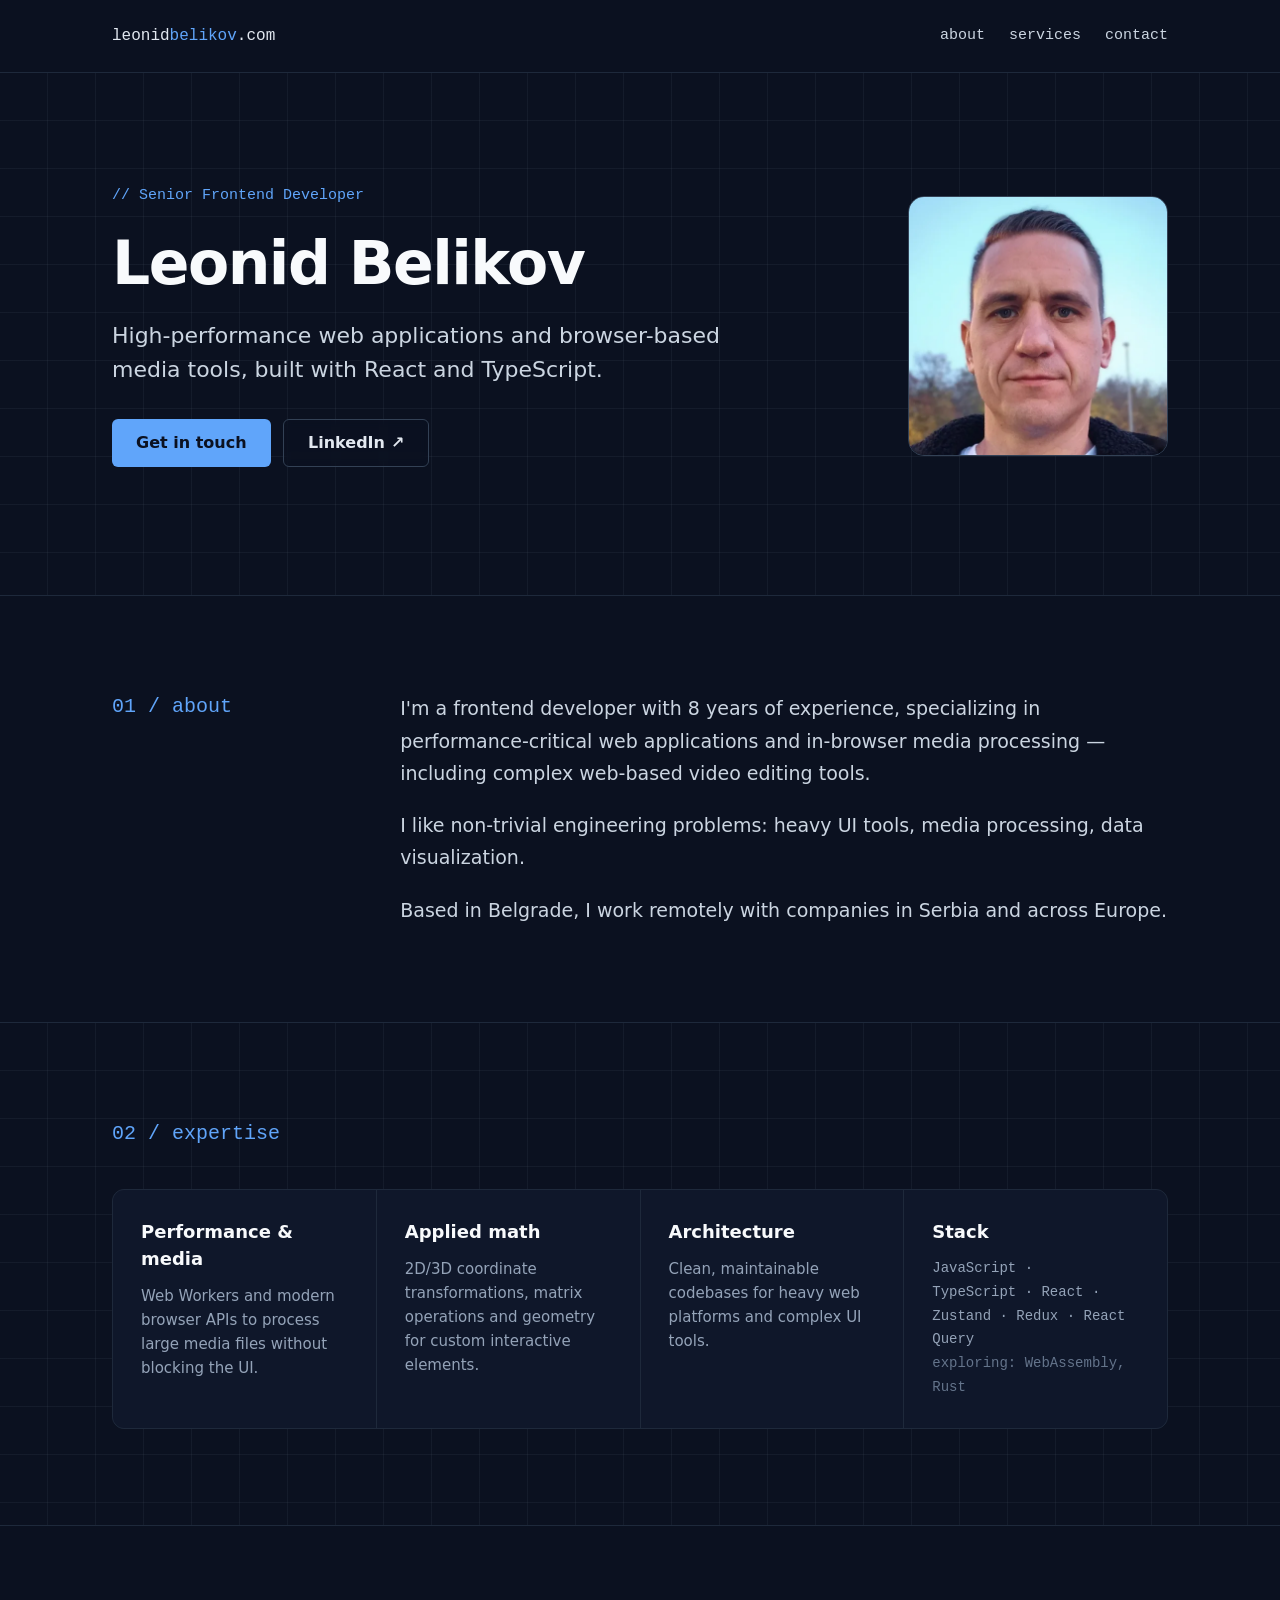
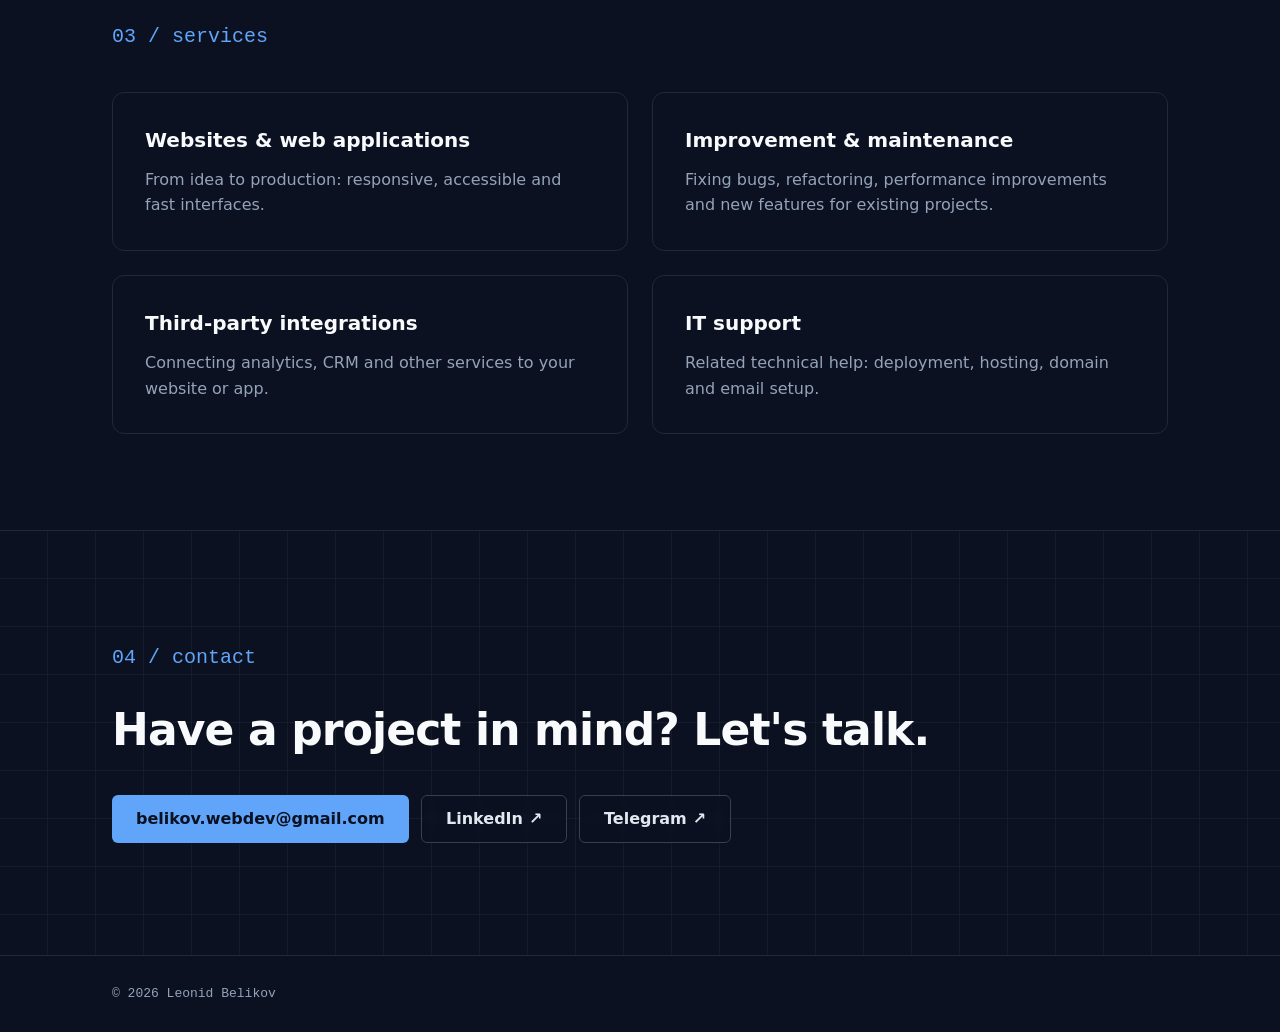
==== index.html @ 2657b633 "Initial commit: static visit card site Co-Authored-By: Claude Sonnet 5.5 <noreply@anthropic.com> Cla" ====
<!doctype html>
<html lang="en">
<head>
  <meta charset="utf-8">
  <meta name="viewport" content="width=device-width, initial-scale=1">
  <title>Leonid Belikov — Senior Frontend Developer</title>
  <meta name="description" content="Leonid Belikov — Senior Frontend Developer in Belgrade. High-performance web applications and browser-based media tools with React and TypeScript.">
  <link rel="canonical" href="https://leonidbelikov.com/">
  <meta name="color-scheme" content="dark">
  <meta name="theme-color" content="#0b1120">

  <meta property="og:type" content="website">
  <meta property="og:url" content="https://leonidbelikov.com/">
  <meta property="og:title" content="Leonid Belikov — Senior Frontend Developer">
  <meta property="og:description" content="High-performance web applications and browser-based media tools with React and TypeScript.">
  <meta property="og:image" content="https://leonidbelikov.com/og-image.png">
  <meta property="og:image:width" content="1200">
  <meta property="og:image:height" content="630">
  <meta name="twitter:card" content="summary_large_image">

  <link rel="icon" href="/favicon.svg" type="image/svg+xml">
  <link rel="stylesheet" href="/styles.css">
  <script src="/main.js" defer></script>

  <script type="application/ld+json">
  {
    "@context": "https://schema.org",
    "@type": "Person",
    "name": "Leonid Belikov",
    "jobTitle": "Senior Frontend Developer",
    "url": "https://leonidbelikov.com/",
    "image": "https://leonidbelikov.com/photo.webp",
    "email": "mailto:belikov.webdev@gmail.com",
    "address": { "@type": "PostalAddress", "addressLocality": "Belgrade", "addressCountry": "RS" },
    "sameAs": ["https://www.linkedin.com/in/belikov-frontend/", "https://t.me/belikov_LL"]
  }
  </script>
</head>
<body>
  <a class="skip-link" href="#main">Skip to content</a>

  <header class="site-header">
    <div class="container header">
      <a class="logo mono" href="#top">leonid<span class="accent">belikov</span>.com</a>
      <nav class="nav mono" aria-label="Main">
        <a href="#about">about</a>
        <a href="#services">services</a>
        <a href="#contact">contact</a>
      </nav>
    </div>
  </header>

  <div class="grid-bg">
    <section id="top" class="container hero">
      <div class="hero__text">
        <p class="mono accent eyebrow">// Senior Frontend Developer</p>
        <h1>Leonid Belikov</h1>
        <p class="lead">High-performance web applications and browser-based media tools, built with React and TypeScript.</p>
        <div class="actions">
          <a class="btn btn--primary" href="#contact">Get in touch</a>
          <a class="btn btn--ghost" href="https://www.linkedin.com/in/belikov-frontend/" target="_blank" rel="noopener">LinkedIn <span aria-hidden="true">↗</span></a>
        </div>
      </div>
      <div class="hero__photo">
        <img src="/photo.webp" alt="Leonid Belikov" width="260" height="260" fetchpriority="high">
      </div>
    </section>
  </div>

  <main id="main">
    <section id="about" class="section">
      <div class="container split">
        <h2 class="section-title mono accent">01 / about</h2>
        <div class="about-text">
          <p>I'm a&nbsp;frontend developer with 8 years of experience, specializing in performance-critical web applications and in-browser media processing — including complex web-based video editing tools.</p>
          <p>I like non-trivial engineering problems: heavy UI tools, media processing, data visualization.</p>
          <p>Based in Belgrade, I work remotely with companies in Serbia and across Europe.</p>
        </div>
      </div>
    </section>

    <section id="expertise" class="section grid-bg">
      <div class="container stack">
        <h2 class="section-title mono accent">02 / expertise</h2>
        <ul class="expertise">
          <li>
            <h3>Performance &amp; media</h3>
            <p>Web Workers and modern browser APIs to process large media files without blocking the&nbsp;UI.</p>
          </li>
          <li>
            <h3>Applied math</h3>
            <p>2D/3D coordinate transformations, matrix operations and geometry for custom interactive elements.</p>
          </li>
          <li>
            <h3>Architecture</h3>
            <p>Clean, maintainable codebases for heavy web platforms and complex UI tools.</p>
          </li>
          <li>
            <h3>Stack</h3>
            <p class="mono small">JavaScript&nbsp;· TypeScript&nbsp;· React&nbsp;· Zustand&nbsp;· Redux&nbsp;· React Query<br><span class="dim">exploring: WebAssembly, Rust</span></p>
          </li>
        </ul>
      </div>
    </section>

    <section id="services" class="section">
      <div class="container stack">
        <h2 class="section-title mono accent">03 / services</h2>
        <ul class="services">
          <li>
            <h3>Websites &amp; web applications</h3>
            <p>From idea to production: responsive, accessible and fast interfaces.</p>
          </li>
          <li>
            <h3>Improvement &amp; maintenance</h3>
            <p>Fixing bugs, refactoring, performance improvements and new features for existing projects.</p>
          </li>
          <li>
            <h3>Third-party integrations</h3>
            <p>Connecting analytics, CRM and other services to your website or app.</p>
          </li>
          <li>
            <h3>IT support</h3>
            <p>Related technical help: deployment, hosting, domain and email setup.</p>
          </li>
        </ul>
      </div>
    </section>

    <section id="contact" class="section grid-bg">
      <div class="container stack contact">
        <h2 class="section-title mono accent">04 / contact</h2>
        <p class="contact__title">Have a&nbsp;project in mind? Let's talk.</p>
        <div class="actions">
          <a class="btn btn--primary" href="mailto:belikov.webdev@gmail.com">belikov.webdev@gmail.com</a>
          <a class="btn btn--ghost" href="https://www.linkedin.com/in/belikov-frontend/" target="_blank" rel="noopener">LinkedIn <span aria-hidden="true">↗</span></a>
          <a class="btn btn--ghost" href="https://t.me/belikov_LL" target="_blank" rel="noopener">Telegram <span aria-hidden="true">↗</span></a>
        </div>
      </div>
    </section>
  </main>

  <footer class="footer">
    <div class="container mono">© 2026 Leonid Belikov</div>
  </footer>
</body>
</html>
---- styles.css ----
/* leonidbelikov.com — design B "Dark technical" */

:root {
  --bg: #0b1120;
  --surface: #0f172a;
  --surface-2: #111a2e;
  --line: #1e293b;
  --line-strong: #334155;
  --text: #e2e8f0;
  --text-strong: #f8fafc;
  --text-muted: #cbd5e1;
  --text-dim: #94a3b8;
  --text-faint: #64748b;
  --accent: #60a5fa;
  --accent-hover: #93c5fd;

  --font-sans: Inter, ui-sans-serif, system-ui, -apple-system, "Segoe UI", Roboto, "Helvetica Neue", Arial, sans-serif;
  --font-mono: "JetBrains Mono", ui-monospace, "SF Mono", "Cascadia Mono", Menlo, Consolas, "Liberation Mono", monospace;

  --container: 1120px;
  --pad-x: 32px;
  --section-y: 96px;
}

*,
*::before,
*::after { box-sizing: border-box; }

html { scroll-behavior: smooth; -webkit-text-size-adjust: 100%; }
@media (prefers-reduced-motion: reduce) { html { scroll-behavior: auto; } }

body {
  margin: 0;
  background: var(--bg);
  color: var(--text);
  font-family: var(--font-sans);
  line-height: 1.5;
  -webkit-font-smoothing: antialiased;
}

h1, h2, h3, p, ul { margin: 0; }
ul { padding: 0; list-style: none; }

a { color: var(--accent-hover); }
a:focus-visible { outline: 2px solid var(--accent); outline-offset: 3px; border-radius: 4px; }

.mono { font-family: var(--font-mono); }
.accent { color: var(--accent); }
.small { font-size: 14px; }
.dim { color: var(--text-faint); }

.skip-link {
  position: absolute; left: 16px; top: -48px;
  padding: 8px 16px; border-radius: 6px;
  background: var(--accent); color: var(--bg); font-weight: 600; text-decoration: none;
}
.skip-link:focus { top: 16px; }

.container { max-width: var(--container); margin: 0 auto; padding-inline: var(--pad-x); }

.grid-bg {
  background-color: var(--bg);
  background-image:
    linear-gradient(rgba(148, 163, 184, 0.07) 1px, transparent 1px),
    linear-gradient(90deg, rgba(148, 163, 184, 0.07) 1px, transparent 1px);
  background-size: 48px 48px;
  background-position: -1px -1px;
  position: relative;
  isolation: isolate;
}

/* Grid spotlight: accent-colored copy of the grid, revealed around the cursor
   by a radial mask that fades from full accent at the cursor to transparent at --spot-r. */
.grid-bg::before {
  content: "";
  position: absolute;
  inset: 0;
  z-index: -1;
  pointer-events: none;
  background-image:
    linear-gradient(rgba(96, 165, 250, 0.4) 1px, transparent 1px),
    linear-gradient(90deg, rgba(96, 165, 250, 0.4) 1px, transparent 1px);
  background-size: 48px 48px;
  background-position: -1px -1px;
  --spot-r: 180px;
  -webkit-mask-image: radial-gradient(circle var(--spot-r) at var(--mx, -999px) var(--my, -999px), #000 0%, rgba(0, 0, 0, 0.5) 40%, transparent 100%);
          mask-image: radial-gradient(circle var(--spot-r) at var(--mx, -999px) var(--my, -999px), #000 0%, rgba(0, 0, 0, 0.5) 40%, transparent 100%);
  opacity: 0;
  transition: opacity 0.25s ease;
}
.grid-bg.is-spot::before { opacity: 1; }

/* Header */
.site-header { border-bottom: 1px solid var(--line); }
.header {
  display: flex; flex-wrap: wrap; justify-content: space-between; align-items: center; gap: 16px;
  padding-block: 24px;
}
.logo { font-size: 16px; font-weight: 500; color: var(--text); text-decoration: none; }
.nav { display: flex; flex-wrap: wrap; gap: 24px; font-size: 15px; }
.nav a { color: var(--text-muted); text-decoration: none; }
.nav a:hover { color: var(--accent-hover); }

/* Hero */
.hero {
  display: flex; flex-wrap: wrap; align-items: center; gap: 64px;
  padding-block: 112px 128px;
}
.hero__text { flex: 999 1 520px; min-width: 0; display: flex; flex-direction: column; gap: 24px; }
.eyebrow { font-size: 15px; }
h1 {
  font-size: clamp(40px, 7vw, 60px); line-height: 1.06; font-weight: 700;
  letter-spacing: -0.025em; color: var(--text-strong);
}
.lead { font-size: clamp(18px, 2.4vw, 22px); line-height: 1.55; color: var(--text-muted); max-width: 620px; }
.hero__photo { flex: 1 1 240px; display: flex; justify-content: center; }
.hero__photo img {
  width: 260px; height: 260px; border-radius: 16px; border: 1px solid var(--line-strong);
}
.hero__photo img { object-fit: cover; }

/* Buttons */
.actions { display: flex; flex-wrap: wrap; gap: 12px; padding-top: 8px; }
.btn {
  display: inline-flex; align-items: center; gap: 6px;
  min-height: 48px; padding: 0 24px; border-radius: 6px;
  font-size: 16px; font-weight: 600; text-decoration: none;
  transition: background-color 0.15s, border-color 0.15s, color 0.15s;
}
.btn--primary { background: var(--accent); color: var(--bg); }
.btn--primary:hover { background: var(--accent-hover); color: var(--bg); }
.btn--ghost {
  border: 1px solid var(--line-strong);
  color: var(--text);
  background: rgba(11, 17, 32, 0.25);
  -webkit-backdrop-filter: blur(4px);
          backdrop-filter: blur(4px);
}
.btn--ghost:hover { border-color: var(--accent); color: var(--accent-hover); }

/* Sections */
.section { border-top: 1px solid var(--line); }
.section .container { padding-block: var(--section-y); }
.section-title { font-size: 20px; font-weight: 500; }
.split { display: flex; flex-wrap: wrap; gap: 48px; }
.split .section-title { flex: 1 1 240px; }
.stack { display: flex; flex-direction: column; gap: 40px; }

.about-text { flex: 999 1 560px; min-width: 0; display: flex; flex-direction: column; gap: 20px; font-size: 19px; line-height: 1.7; color: var(--text-muted); }

h3 { font-size: 18px; font-weight: 600; color: var(--text-strong); }

.expertise {
  display: grid; grid-template-columns: minmax(0, 1fr); gap: 1px;
  background: var(--line); border: 1px solid var(--line); border-radius: 12px; overflow: hidden;
}
.expertise li { padding: 28px; background: var(--surface); display: flex; flex-direction: column; gap: 12px; }
/* Explicit column counts instead of auto-fit, so the 3-column layout can stretch
   the last card (Stack) across the whole second row instead of leaving empty cells. */
@media (min-width: 560px)  { .expertise { grid-template-columns: repeat(2, minmax(0, 1fr)); } }
@media (min-width: 800px)  { .expertise { grid-template-columns: repeat(3, minmax(0, 1fr)); }
                             .expertise li:last-child { grid-column: 1 / -1; } }
@media (min-width: 1040px) { .expertise { grid-template-columns: repeat(4, minmax(0, 1fr)); }
                             .expertise li:last-child { grid-column: auto; } }
.expertise p { font-size: 15px; line-height: 1.6; color: var(--text-dim); }
.expertise p.small { font-size: 14px; line-height: 1.7; }

.services { display: grid; grid-template-columns: repeat(auto-fit, minmax(min(420px, 100%), 1fr)); gap: 24px; }
.services li { padding: 32px; border: 1px solid var(--line); border-radius: 12px; display: flex; flex-direction: column; gap: 12px; }
.services h3 { font-size: 20px; }
.services p { font-size: 16px; line-height: 1.6; color: var(--text-dim); }

.contact { gap: 24px; }
.section .contact { padding-block: 112px; }
.contact__title { font-size: clamp(30px, 5vw, 44px); font-weight: 700; letter-spacing: -0.02em; color: var(--text-strong); }

/* Footer */
.footer { border-top: 1px solid var(--line); }
.footer .container { padding-block: 28px; font-size: 13px; color: var(--text-dim); }

/* Narrow screens: photo moves above the text, centered and smaller */
@media (max-width: 900px) {
  .hero { gap: 56px; padding-top: 56px; }
  .hero__photo { order: -1; flex-basis: 100%; }
  .hero__photo img { width: 240px; height: 240px; border-radius: 16px; }
}

/* Phone */
@media (max-width: 640px) {
  :root { --pad-x: 20px; --section-y: 64px; }
  .hero { padding-block: 40px 72px; gap: 40px; }
  .hero__photo img { width: 140px; height: 140px; border-radius: 12px; }
  .section .contact { padding-block: 72px; }
  .btn--primary[href^="mailto"] { font-size: 15px; padding: 0 16px; }
}
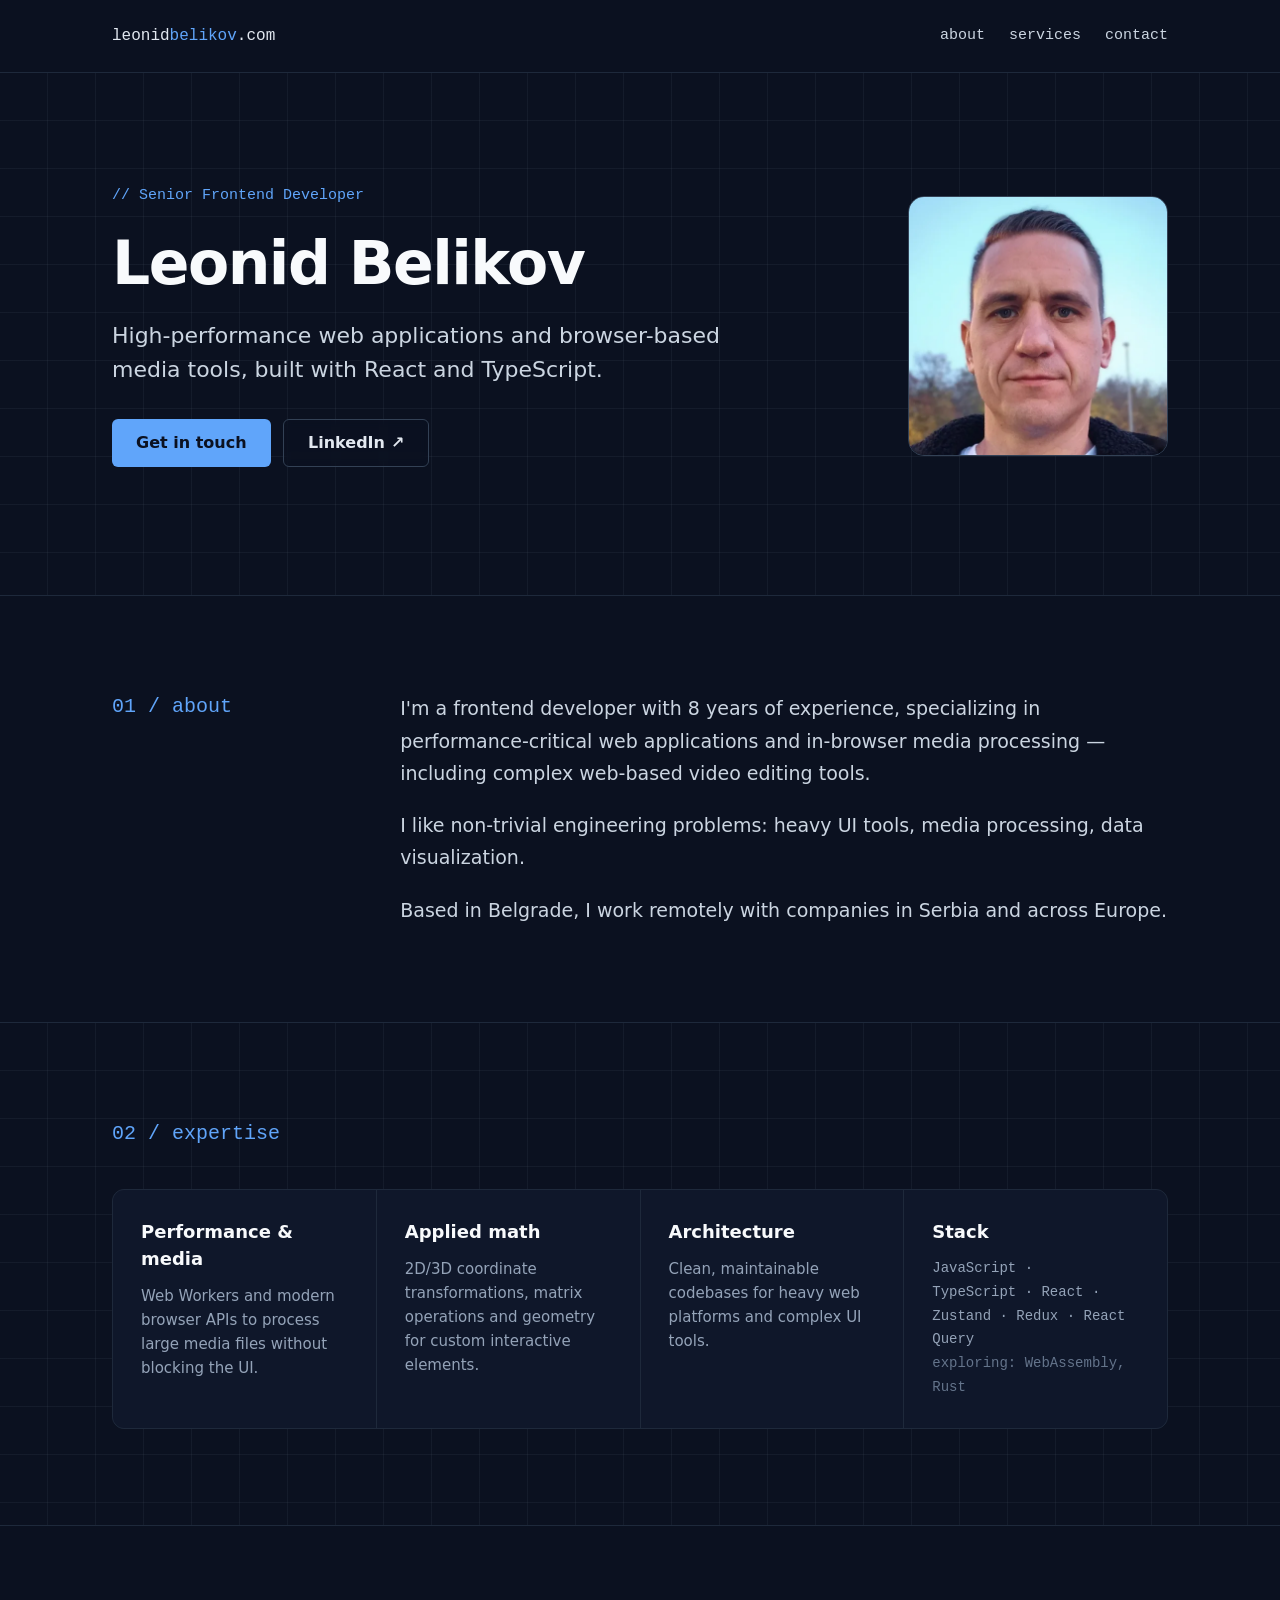
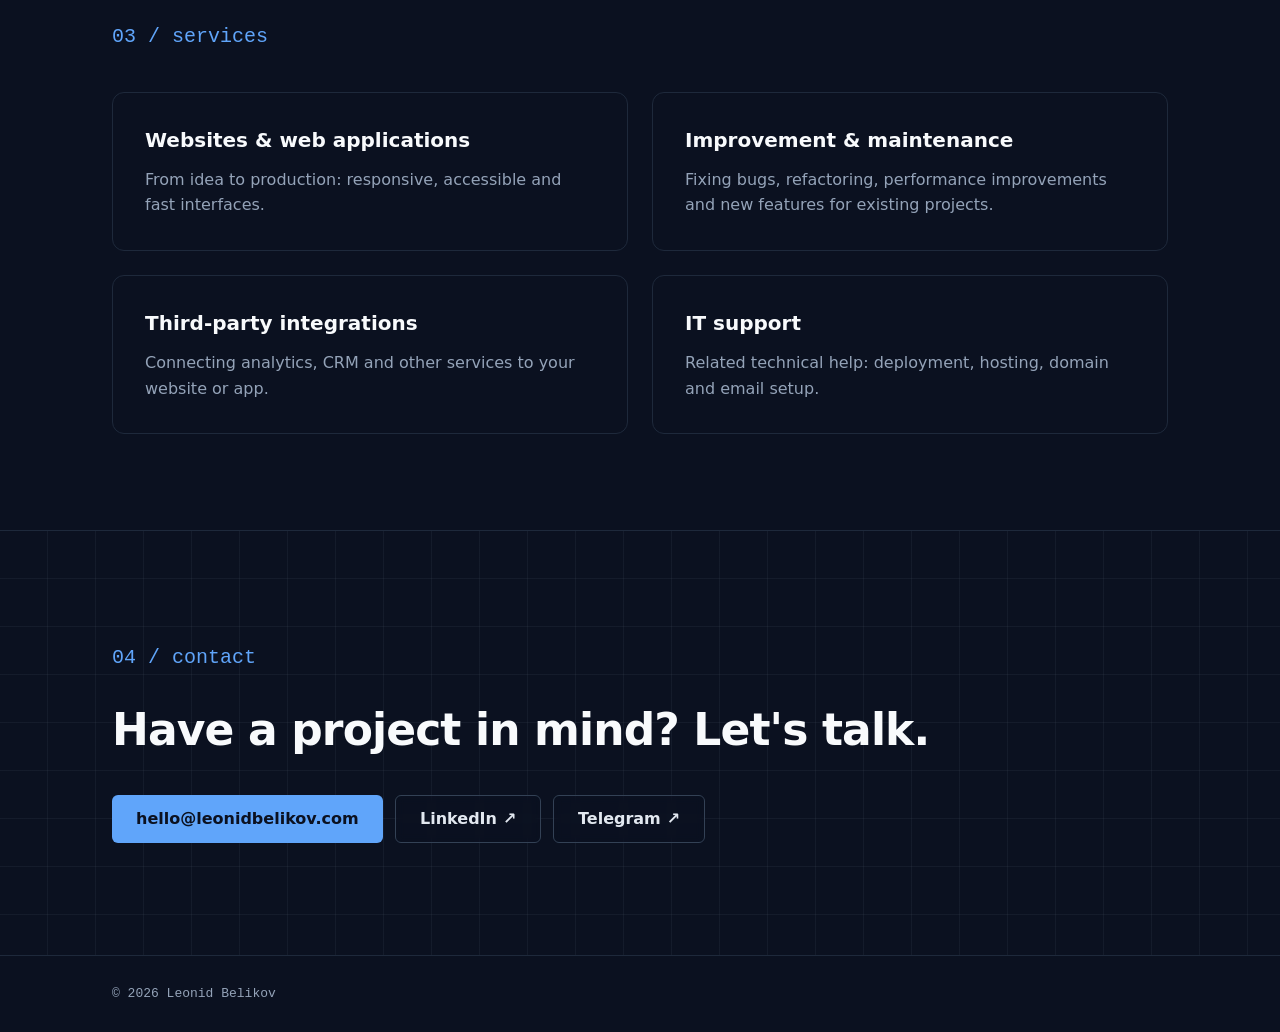
==== commit acad0411: "Contact email: hello@leonidbelikov.com" ====
--- a/index.html
+++ b/index.html
@@ -18,6 +18,7 @@
   <meta property="og:image:height" content="630">
   <meta name="twitter:card" content="summary_large_image">
 
+  <link rel="icon" href="/favicon-128.png" type="image/png" sizes="128x128">
   <link rel="icon" href="/favicon.svg" type="image/svg+xml">
   <link rel="stylesheet" href="/styles.css">
   <script src="/main.js" defer></script>
@@ -30,7 +31,7 @@
     "jobTitle": "Senior Frontend Developer",
     "url": "https://leonidbelikov.com/",
     "image": "https://leonidbelikov.com/photo.webp",
-    "email": "mailto:belikov.webdev@gmail.com",
+    "email": "mailto:hello@leonidbelikov.com",
     "address": { "@type": "PostalAddress", "addressLocality": "Belgrade", "addressCountry": "RS" },
     "sameAs": ["https://www.linkedin.com/in/belikov-frontend/", "https://t.me/belikov_LL"]
   }
@@ -132,7 +133,7 @@
         <h2 class="section-title mono accent">04 / contact</h2>
         <p class="contact__title">Have a&nbsp;project in mind? Let's talk.</p>
         <div class="actions">
-          <a class="btn btn--primary" href="mailto:belikov.webdev@gmail.com">belikov.webdev@gmail.com</a>
+          <a class="btn btn--primary" href="mailto:hello@leonidbelikov.com">hello@leonidbelikov.com</a>
           <a class="btn btn--ghost" href="https://www.linkedin.com/in/belikov-frontend/" target="_blank" rel="noopener">LinkedIn <span aria-hidden="true">↗</span></a>
           <a class="btn btn--ghost" href="https://t.me/belikov_LL" target="_blank" rel="noopener">Telegram <span aria-hidden="true">↗</span></a>
         </div>
